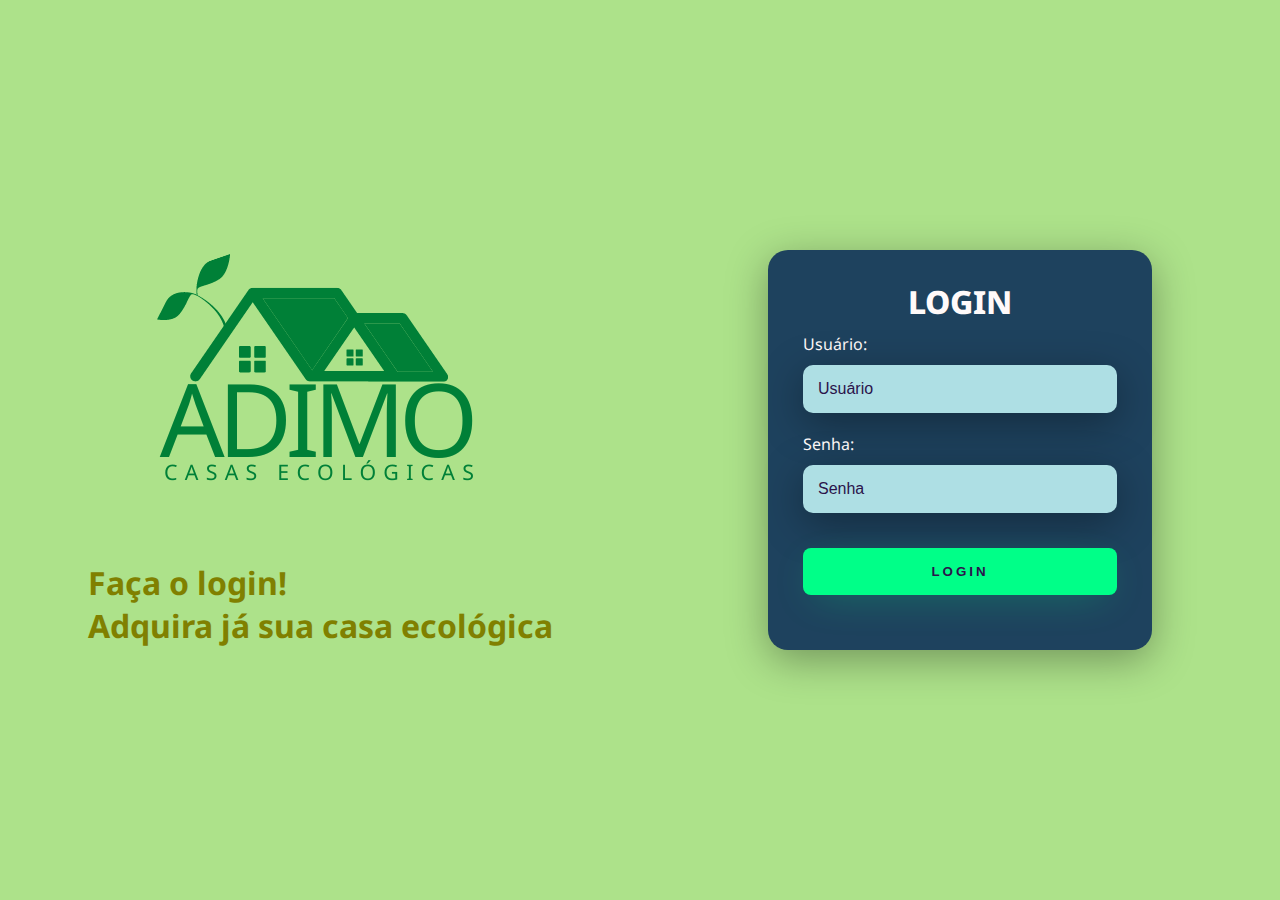
==== Adimo Imóveis/HTML/TelaLogin.html @ 4f271dd5 "Ajute tela login e inclusão de logo" ====
<!DOCTYPE html>
<html lang="en">
<head>
    <meta charset="UTF-8">
    <meta http-equiv="X-UA-Compatible" content="IE=edge">
    <meta name="viewport" content="width=device-width, initial-scale=1.0">
    <link rel="stylesheet" href="../CSS/TelaLogin.css">
    <title>Login</title>
</head>
<body>
    <div class="main-login">
        <div class ="left-login">
            <img src="../Imagens/logoRecorted.png" alt="Adimo Logo">
            <h1 >Faça o login!<br>Adquira já sua casa ecológica</h1> 
        </div>
        <div class="right-login">
            <div class="card-login">
                <h1>LOGIN</h1>
                <div class="textfield">
                    <label for="usuario">Usuário: </label>
                    <input type="text" name="usuario" placeholder="Usuário">
                </div>
                <div class="textfield">
                    <label for="senha">Senha: </label>
                    <input type="password" name="senha" placeholder="Senha">
            </div>
            <button class="btn-login">Login</button>
        </div>
    </div>
</body>
</html>
---- Adimo Imóveis/CSS/TelaLogin.css ----
@import url('https://fonts.googleapis.com/css2?family=Noto+Sans:wght@400;700&display=swap');


    /*Estilos e modificações feitas na tela de Login */

body{
    margin: 0;
    font-family: 'Noto Sans', sans-serif;
}

body * {
    box-sizing: border-box;
}

.main-login{            /* div principal(div que engloba a div esquerda e direita) */
    width: 100vw;
    height: 100vh;
    background: #ade28a;
    display: flex;
    justify-content: center;
    align-items: center;
}

.left-login{
    width: 50vw;
    height: 100vh;
    display: flex;
    justify-content: center;
    align-items: center;
    flex-direction: column;
}

.left-login > img{
    
} 

.left-login > h1 {
    color: #808000;
}

.right-login{
    width: 50vw;
    height: 100vh;
    display: flex;
    justify-content: center;
    align-items: center;
}

.card-login{                    /*    Formulário de login.  */
    width: 60%;
    display: flex;
    justify-content: center;
    align-items: center;
    flex-direction: column;
    padding: 30px 35px;
    background: #1e425e;
    border-radius: 20px;            /* Borda do formulário */
    box-shadow: 0px 10px 40px #00000056;
}

.card-login > h1 {

    color: #fffafa;
    font-weight: 800;
    margin: 0;

}

.textfield{                         /* Estruturas dos textfields*/
    width: 100%;
    display: flex;
    flex-direction: column;
    align-items: flex-start;
    justify-content: center;
    margin: 10px 0px;
}

.textfield > input{                 /* Edição dos textfields*/
    width: 100%;
    border: none;
    border-radius: 10px;
    padding: 15px;
    background: #aedfe4;
    color: #2b134b;
    font-size: 12pt;
    box-shadow: 0px 10px 40px #00000056;
    outline: none;
    box-sizing: border-box;
}

.textfield > label{
    color: #fffafa;
    margin-bottom: 10px;
}

.textfield > input::placeholder{
    color: #2b134b;
}

.btn-login{
    width: 100%;
    padding: 16px 0px;
    margin: 25px;
    border: none;
    border-radius: 8px;
    outline: none;
    text-transform: uppercase;
    font-weight: 800;
    letter-spacing: 3px;
    color: #2b134b;
    background-color: #00ff88;
    cursor: pointer;
    box-shadow: 0px 10px 40px -12px #00ff8052;
}

@media only screen and (max-width: 950px){
    .card-login{
        width: 85%;
    }
}

@media only screen and (max-width: 950px){
    .main-login{
        flex-direction: column;
    }
    .left-login > h1{
        display: center;
    }   

    /*Alterações para a imagem responsiva*/




    /*Alterações para a imagem responsiva*/

    .right-login{
        width: 100%;
        height: auto;
    }

    .card-login{
        width: 90%;
    }
    /*Estilos e modificações feitas na tela de Login */

}
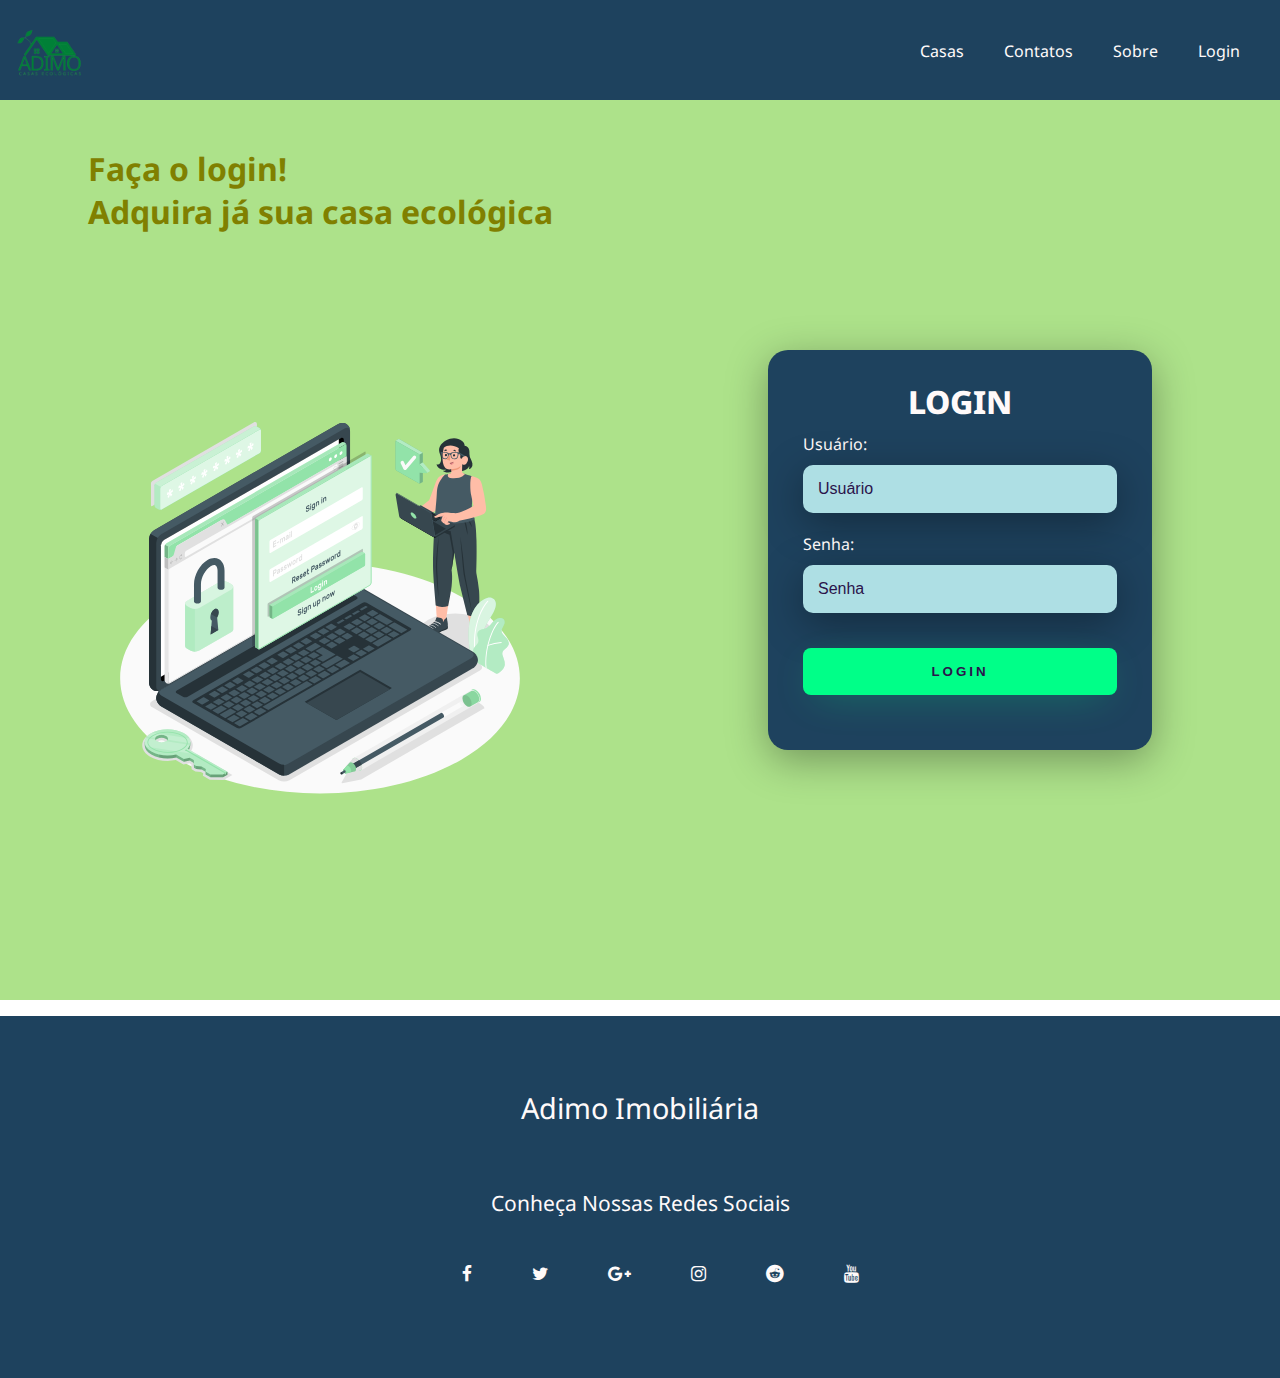
==== commit 5ce17f92: "Atualização da tela sobre" ====
--- a/Adimo Imóveis/HTML/TelaLogin.html
+++ b/Adimo Imóveis/HTML/TelaLogin.html
@@ -5,14 +5,31 @@
     <meta http-equiv="X-UA-Compatible" content="IE=edge">
     <meta name="viewport" content="width=device-width, initial-scale=1.0">
     <link rel="stylesheet" href="../CSS/TelaLogin.css">
+    <link rel="stylesheet" href="https://stackpath.bootstrapcdn.com/font-awesome/4.7.0/css/font-awesome.min.css">
+  
     <title>Login</title>
 </head>
 <body>
+<div class="cabecalho">
+    <header>
+        <div class="logo">
+            <a href="index.html"><img src="../Imagens/logoWithoutBackground.png" width="100" height="100" margin="100" alt="logo cabecalho"></a>
+        </div>
+                <ul> 
+                    <li><a href="index.html">Casas</a></li>
+                    <li>Contatos</li>
+                    <li>Sobre</li>
+                    <li>Login</li>
+                </ul>
+    </header>
+</div>
     <div class="main-login">
         <div class ="left-login">
-            <img src="../Imagens/logoRecorted.png" alt="Adimo Logo">
-            <h1 >Faça o login!<br>Adquira já sua casa ecológica</h1> 
+            <h1>Faça o login!<br>Adquira já sua casa ecológica</h1>
+            <img src="../Imagens/computer-login-animate.svg" class="animation-login" alt="animação">
+             
         </div>
+
         <div class="right-login">
             <div class="card-login">
                 <h1>LOGIN</h1>
@@ -25,7 +42,29 @@
                     <input type="password" name="senha" placeholder="Senha">
             </div>
             <button class="btn-login">Login</button>
+            
+            
         </div>
+       
     </div>
+
+
+
+        <footer>
+            <div class="conteudo-footer">
+            <h3>Adimo imobiliária</h3>
+            <h2>Conheça nossas redes sociais</h2>
+
+                <ul class="midia-social">
+                    <li><a href="#"><i class="fa fa-facebook"></i></a></li>
+                    <li><a href="#"><i class="fa fa-twitter"></i></a></li>
+                    <li><a href="#"><i class="fa fa-google-plus"></i></a></li>
+                    <li><a href="#"><i class="fa fa-instagram"></i></a></li>
+                    <li><a href="#"><i class="fa fa-reddit"></i></a></li>
+                    <li><a href="#"><i class="fa fa-youtube"></i></a></li>
+                </ul>
+                </div>
+                
+        </footer>
 </body>
 </html>--- a/Adimo Imóveis/CSS/TelaLogin.css
+++ b/Adimo Imóveis/CSS/TelaLogin.css
@@ -12,6 +12,7 @@
 body * {
     box-sizing: border-box;
 }
+
 
 .main-login{            /* div principal(div que engloba a div esquerda e direita) */
     width: 100vw;
@@ -20,6 +21,7 @@
     display: flex;
     justify-content: center;
     align-items: center;
+
 }
 
 .left-login{
@@ -29,15 +31,20 @@
     justify-content: center;
     align-items: center;
     flex-direction: column;
-}
-
-.left-login > img{
-    
-} 
+    
+}
+
+.logo{
+    
+    padding-top: 3px;
+    display:flex;
+}    
 
 .left-login > h1 {
     color: #808000;
-}
+    height: 50px;
+}
+
 
 .right-login{
     width: 50vw;
@@ -97,6 +104,58 @@
 .textfield > input::placeholder{
     color: #2b134b;
 }
+
+.cabecalho > header{
+    height: 100px;
+    display:flex;
+    
+    justify-content: space-between;
+    background-color: #1e425e;
+    box-shadow: 0px 150px 40px #00000056; 
+
+
+}
+
+
+
+ul{
+    height: 30px;
+    display:flex;
+    margin: 20px;
+}
+li{
+
+    color: #fffafa;
+    list-style-type: none;
+    cursor: pointer;
+    padding: 20px;
+    transition: transform .2s;
+}
+li:hover{
+    transform: scale(1.5);
+}
+
+
+li a {
+    color: #fffafa;
+    list-style-type: none;
+    cursor: pointer;
+    text-decoration: none;
+
+}
+
+.animation-login{
+    width: 32vw;
+    height: 59vw;
+    display:flex;
+
+    
+}
+.right-menu > h2{
+    text-align: right;
+}
+
+
 
 .btn-login{
     width: 100%;
@@ -113,6 +172,100 @@
     cursor: pointer;
     box-shadow: 0px 10px 40px -12px #00ff8052;
 }
+.conta{
+    font-size: small;
+    position: absolute;
+    height: -0vh;
+}
+
+footer{
+    position: absolute;
+    bottom: -478px;
+    width: 100%;
+    height: 2.5rem;
+    background: #1e425e;
+    height: auto;
+    width: 100vw;
+    padding: 40px;
+    display: flex;
+}
+
+.conteudo-footer{
+
+    display: flex;
+    align-items: center;
+    justify-content: center;
+    flex-direction: column;
+    text-align: center;
+    
+}
+
+.conteudo-footer h3{
+    font-size: 1.8rem;
+    font-weight: 400;
+    text-transform: capitalize;
+    line-height: 3rem;
+    color: #fffafa;
+}
+.conteudo-footer h2{
+    color: #fffafa;
+    font-weight: 400;
+    text-transform: capitalize;
+    line-height: 3rem;
+}
+
+.conteudo-footer{
+    width: 100vw;
+    height: 20;
+    margin: 10 px auto;
+    line-height: 28px;
+    font-size: 14px;
+    align-items: center;
+}
+.midia-social{
+    list-style: none;
+    display: flex;
+    align-items: center;
+    justify-content: center;
+    margin: 1rem 0 3rem 0;
+}
+.midia-social li{
+    margin: 0 10px;
+
+}
+.midia-social{
+    text-decoration: none;
+    color: #fffafa;
+}
+.midia-social a i{
+    font-size: 1.1rem;
+    transition: color .4s ease;
+}
+
+.midia-social a:hover{
+    color: aqua;
+    
+}
+
+.fotter-bottom{
+    width: 100vw;
+    padding: 20px 0;
+    text-align: center;
+}
+
+.fotter-bottom p {
+    font-size: 3px;
+    word-spacing: 2px;
+    text-transform: capitalize;
+    color: #fffafa;
+}
+
+.fotter-bottom span{
+    text-transform: uppercase;
+    opacity: .4;
+    font-weight: 200px;
+
+}
 
 @media only screen and (max-width: 950px){
     .card-login{
@@ -132,7 +285,6 @@
 
 
 
-
     /*Alterações para a imagem responsiva*/
 
     .right-login{
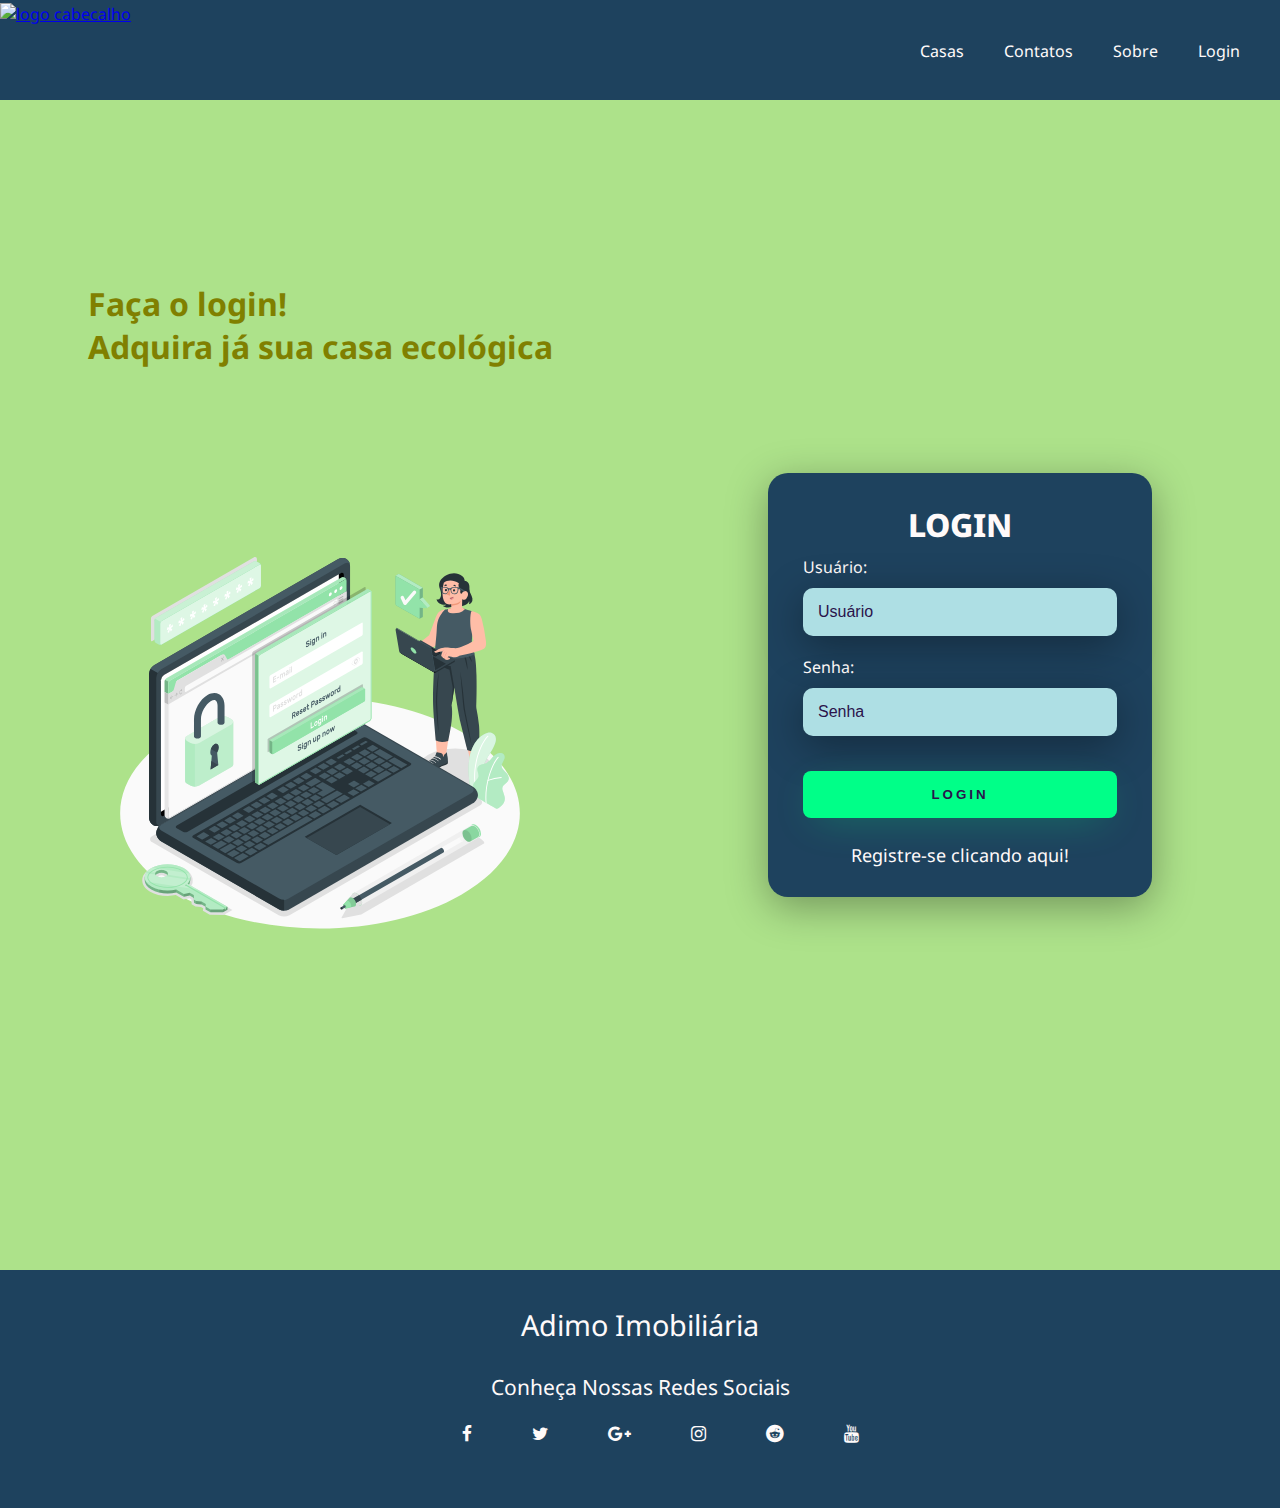
==== commit 678612cb: "Modificações-Telalogin e logo" ====
--- a/Adimo Imóveis/HTML/TelaLogin.html
+++ b/Adimo Imóveis/HTML/TelaLogin.html
@@ -13,7 +13,7 @@
 <div class="cabecalho">
     <header>
         <div class="logo">
-            <a href="index.html"><img src="../Imagens/logoWithoutBackground.png" width="100" height="100" margin="100" alt="logo cabecalho"></a>
+            <a href="index.html"><img src="../Imagens/logoWBWhite.png" width="100" height="100" margin="100" alt="logo cabecalho"></a>
         </div>
                 <ul> 
                     <li><a href="index.html">Casas</a></li>
@@ -26,8 +26,7 @@
     <div class="main-login">
         <div class ="left-login">
             <h1>Faça o login!<br>Adquira já sua casa ecológica</h1>
-            <img src="../Imagens/computer-login-animate.svg" class="animation-login" alt="animação">
-             
+            <img src="../Imagens/computer-login-animate.svg" class="animation-login" alt="animação">             
         </div>
 
         <div class="right-login">
@@ -43,9 +42,11 @@
             </div>
             <button class="btn-login">Login</button>
             
-            
+            <div class="registrar">Registre-se clicando <a href="index.html">aqui!</a></div>
         </div>
-       
+        </div>
+
+        <div class="preencher"></div>
     </div>
 
 
--- a/Adimo Imóveis/CSS/TelaLogin.css
+++ b/Adimo Imóveis/CSS/TelaLogin.css
@@ -16,7 +16,7 @@
 
 .main-login{            /* div principal(div que engloba a div esquerda e direita) */
     width: 100vw;
-    height: 100vh;
+    height: 130vh;
     background: #ade28a;
     display: flex;
     justify-content: center;
@@ -178,17 +178,47 @@
     height: -0vh;
 }
 
+
+.registrar{
+    color: #fffafa;
+    font-size:large;
+    
+}
+
+.registrar > a {
+    color: #fffafa;
+   text-decoration: none;
+    cursor: pointer;
+    transition: 0.2s;
+    
+}
+
+.registrar > a:hover{
+color: #2b134b;
+}
+
+
+.preencher{
+    height: 25vh;
+    background-color: #00ff88;
+}
+
+
+/*Criação do footer*/
+
 footer{
     position: absolute;
-    bottom: -478px;
     width: 100%;
     height: 2.5rem;
     background: #1e425e;
     height: auto;
     width: 100vw;
-    padding: 40px;
-    display: flex;
-}
+    padding: 10px;
+    display: flex;
+    
+}
+
+
 
 .conteudo-footer{
 
@@ -204,14 +234,14 @@
     font-size: 1.8rem;
     font-weight: 400;
     text-transform: capitalize;
-    line-height: 3rem;
+    line-height: 2rem;
     color: #fffafa;
 }
 .conteudo-footer h2{
     color: #fffafa;
     font-weight: 400;
     text-transform: capitalize;
-    line-height: 3rem;
+    line-height: 0rem;
 }
 
 .conteudo-footer{
@@ -268,6 +298,11 @@
 }
 
 @media only screen and (max-width: 950px){
+    .li a{
+        width: 85%;
+    }
+
+@media only screen and (max-width: 950px){
     .card-login{
         width: 85%;
     }
@@ -296,5 +331,5 @@
         width: 90%;
     }
     /*Estilos e modificações feitas na tela de Login */
-
+}
 }